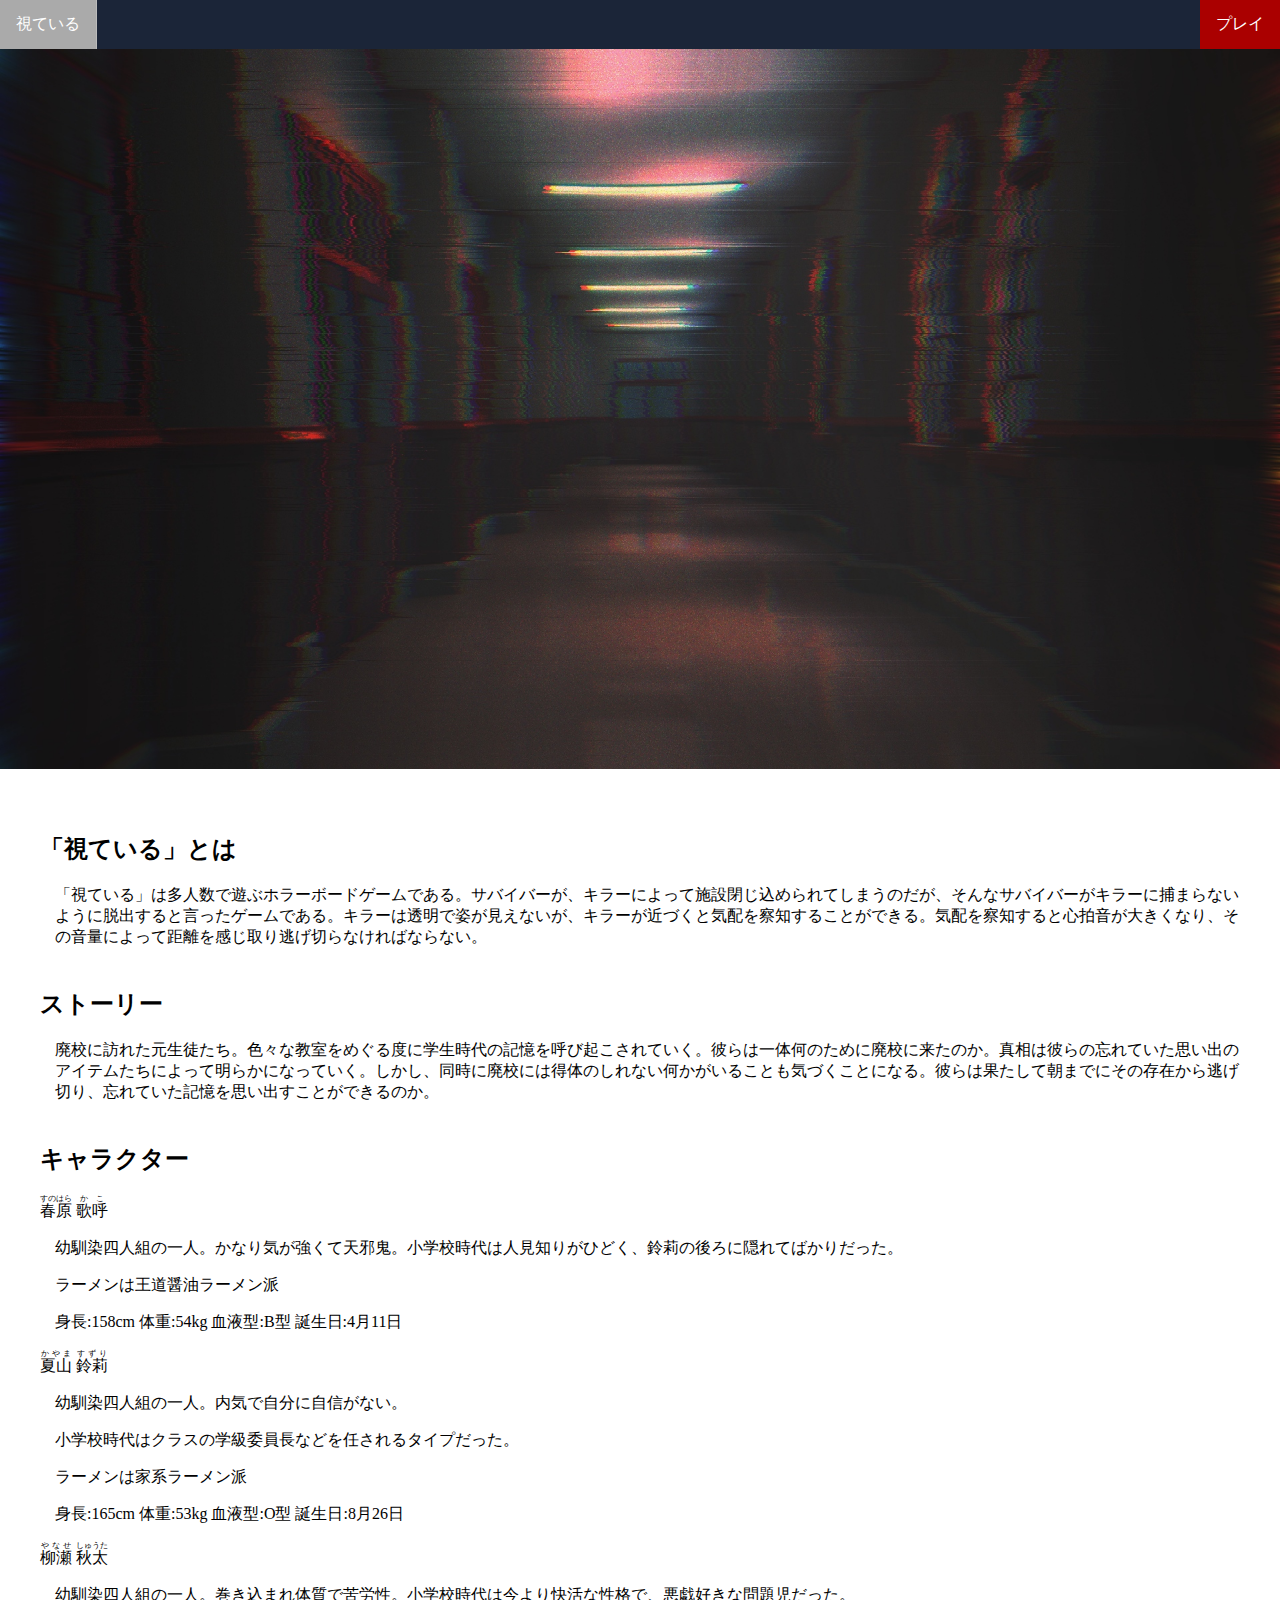
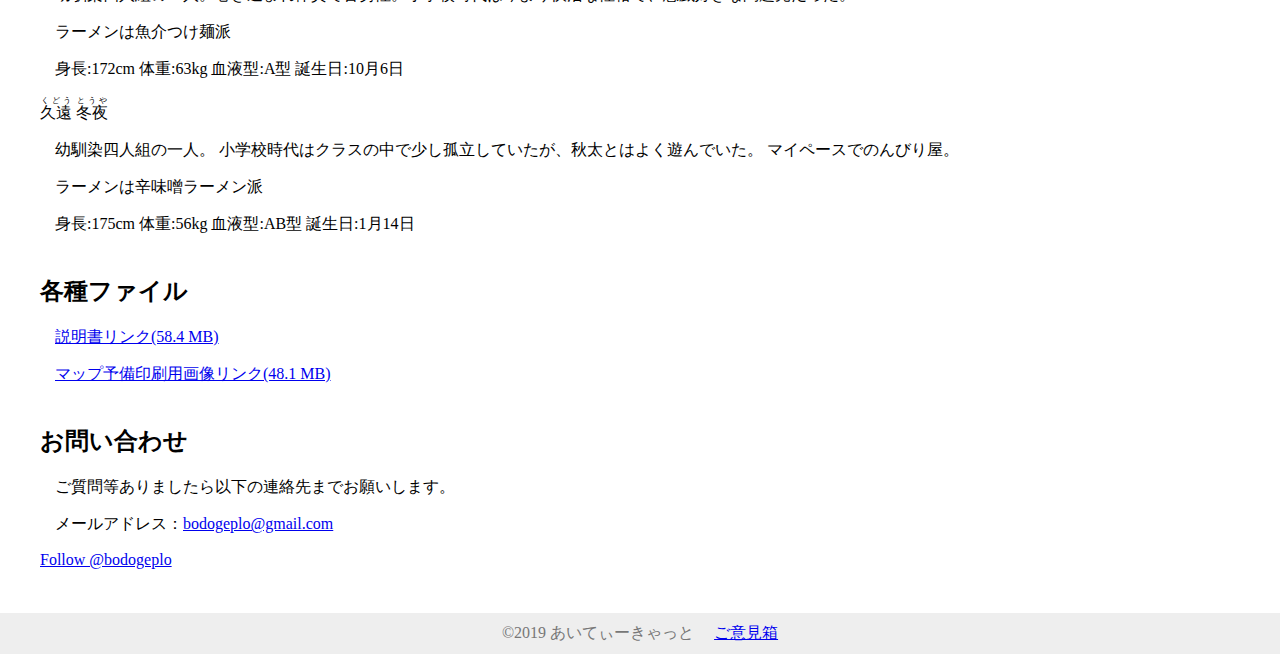
==== index.html @ 2f51cc4c "footer・ご意見箱リンク追加" ====
<!DOCTYPE html>
<html>
  <head>
    <meta charset="utf-8">
    <title>Home</title>
    <link rel="stylesheet" type="text/css" href="main.css">
    <script src=""></script>

  </head>

  <body>
    <header>
    <nav>
      <ul class="nav">
      <li><a href="index.html">視ている</a></li>
      <li class="game"><a href="game.html">プレイ</a></li>
      </ul>
    </nav>
    </header>
    <img src="siteimage/home-background.jpg">
    <div id="top-content">
      <h2>「視ている」とは</h2>
      <p> 「視ている」は多人数で遊ぶホラーボードゲームである。サバイバーが、キラーによって施設閉じ込められてしまうのだが、そんなサバイバーがキラーに捕まらないように脱出すると言ったゲームである。キラーは透明で姿が見えないが、キラーが近づくと気配を察知することができる。気配を察知すると心拍音が大きくなり、その音量によって距離を感じ取り逃げ切らなければならない。</p>
      <h2>ストーリー</h2>
      <p> 廃校に訪れた元生徒たち。色々な教室をめぐる度に学生時代の記憶を呼び起こされていく。彼らは一体何のために廃校に来たのか。真相は彼らの忘れていた思い出のアイテムたちによって明らかになっていく。しかし、同時に廃校には得体のしれない何かがいることも気づくことになる。彼らは果たして朝までにその存在から逃げ切り、忘れていた記憶を思い出すことができるのか。</p>
      <h2>キャラクター</h2>
      <ruby>春原<rt>すのはら</rt></ruby> <ruby>歌呼<rt>かこ</rt></ruby>
      <p>幼馴染四人組の一人。かなり気が強くて天邪⻤。小学校時代は人見知りがひどく、鈴莉の後ろに隠れてばかりだった。</p>
      <p>ラーメンは王道醤油ラーメン派</p>
      <p>身⻑:158cm 体重:54kg 血液型:B型 誕生日:4月11日</p>

      <ruby>夏山<rt>かやま</rt></ruby> <ruby>鈴莉<rt>すずり</rt></ruby>
      <p>幼馴染四人組の一人。内気で自分に自信がない。</p>
      <p>小学校時代はクラスの学級委員⻑などを任されるタイプだった。</p>
      <p>ラーメンは家系ラーメン派</p>
      <p>身⻑:165cm 体重:53kg 血液型:O型 誕生日:8月26日</p>

      <ruby>柳瀬<rt>やなせ</rt></ruby> <ruby>秋太<rt>しゅうた</rt></ruby>
      <p>幼馴染四人組の一人。巻き込まれ体質で苦労性。小学校時代は今より快活な性格で、悪戯好きな問題児だった。</p>
      <p>ラーメンは魚介つけ麺派</p>
      <p>身⻑:172cm 体重:63kg 血液型:A型 誕生日:10月6日</p>

      <ruby>久遠<rt>くどう</rt></ruby> <ruby>冬夜<rt>とうや</rt></ruby>
      <p>幼馴染四人組の一人。 小学校時代はクラスの中で少し孤立していたが、秋太とはよく遊んでいた。 マイペースでのんびり屋。</p>
      <p>ラーメンは辛味噌ラーメン派</p>
      <p>身⻑:175cm 体重:56kg 血液型:AB型 誕生日:1月14日</p>
      <h2>各種ファイル</h2>
      <p><a href="dldata/miteiru_sitever1.pdf" target=”_blank”>説明書リンク(58.4 MB)</a></p>
      <p><a href="dldata/map_sitever1.jpg" target=”_blank”>マップ予備印刷用画像リンク(48.1 MB)</a></p>
      <h2>お問い合わせ</h2>
      <p>ご質問等ありましたら以下の連絡先までお願いします。</p>
      <p>メールアドレス：<a href="mailto:bodogeplo@gmail.com">bodogeplo@gmail.com</a></p>
      <a href="https://twitter.com/bodogeplo?ref_src=twsrc%5Etfw" class="twitter-follow-button" data-show-count="false">Follow @bodogeplo</a><script async src="https://platform.twitter.com/widgets.js" charset="utf-8"></script>
      <br>
      <iframe class="btn" frameborder="0" border="0" scrolling="no" allowtransparency="true" height="20" width="200" src="https://platform.tumblr.com/v2/follow_button.html?type=follow-blog&amp;tumblelog=iidapro2019&amp;color=black"></iframe>
    </div>
    <footer>
        <p>©2019 あいてぃーきゃっと<a href="https://forms.gle/GCh5xrBGNNfcuAUv7" target=”_blank”>ご意見箱</a></p>
    </footer>
</body>
</html>
---- main.css ----
body{
	margin: 0;
}

ul.nav {
	list-style-type: none;
	margin: 0;
	padding: 0;
	overflow: hidden;
	background-color: #1b2538;
}
ul.nav li {
	float: left;
	border-right: 1px solid #bbbbbb;
}
ul.nav li:last-child {
	border-right: none;
}
ul.nav li a {
	display: block;
	color: white;
	text-align: center;
	padding: 14px 16px;
	text-decoration: none;
}
ul.nav li a:hover {
	background-color: #aaaaaa;
}
ul.nav li.game{
    background-color: #aa0000;
    float: right;
}

ul.nav li.game a:hover {
    background-color: #dd0000;
}

#top-content{
    margin: 10px auto;
    padding: 10px;
	max-width: 1200px;
}

#top-content p{
	padding-left: 15px;
}

#top-content h2{
	padding-top: 20px;
}

img{
	width: 100%;
	
}

footer{
	text-align: center;
	color: #777;
	background-color: #eee;
	padding: 10px 0px 10px;
}

footer p{
	margin: 0;
}

footer a{
	margin-left: 20px;
}

/* 以下ゲームページ用 */

:root {
	--game-width: 50vw;
}

@font-face{
	font-family: 'gameFont';
	src: url('PixelMplus10-Regular.ttf')
}

.game-page{
	background-image: url('siteimage/home-background.jpg');
	font-family: 'gameFont';
	
}

#game-rule{
	color: #fff;
	text-shadow: 0 2px 4px #000;
	margin-left: 15px;
	align-self: flex-start;
}

#game-rule h2{
	margin: 20px 0 10px;
}

#game-rule h3{
	margin: 15px 0 0;
	padding-left: 10px;
}

#game-rule ul{
	font-size: 13px;
	line-height: 22px;
	padding-left: 40px;
	margin: 5px 0 0;
}

#game-rule ul p{
	margin: 0 0 0 0;
}

#game-rule p{
	font-size: 13px;
	/* line-height: 7px; */
	margin: 7px 0 7px 20px;
}

textarea{
	font-size: 15px;
	margin: 10px 0 20px;
	padding: 3px;
}

.container {
	display: flex;
	flex-wrap: wrap;
}
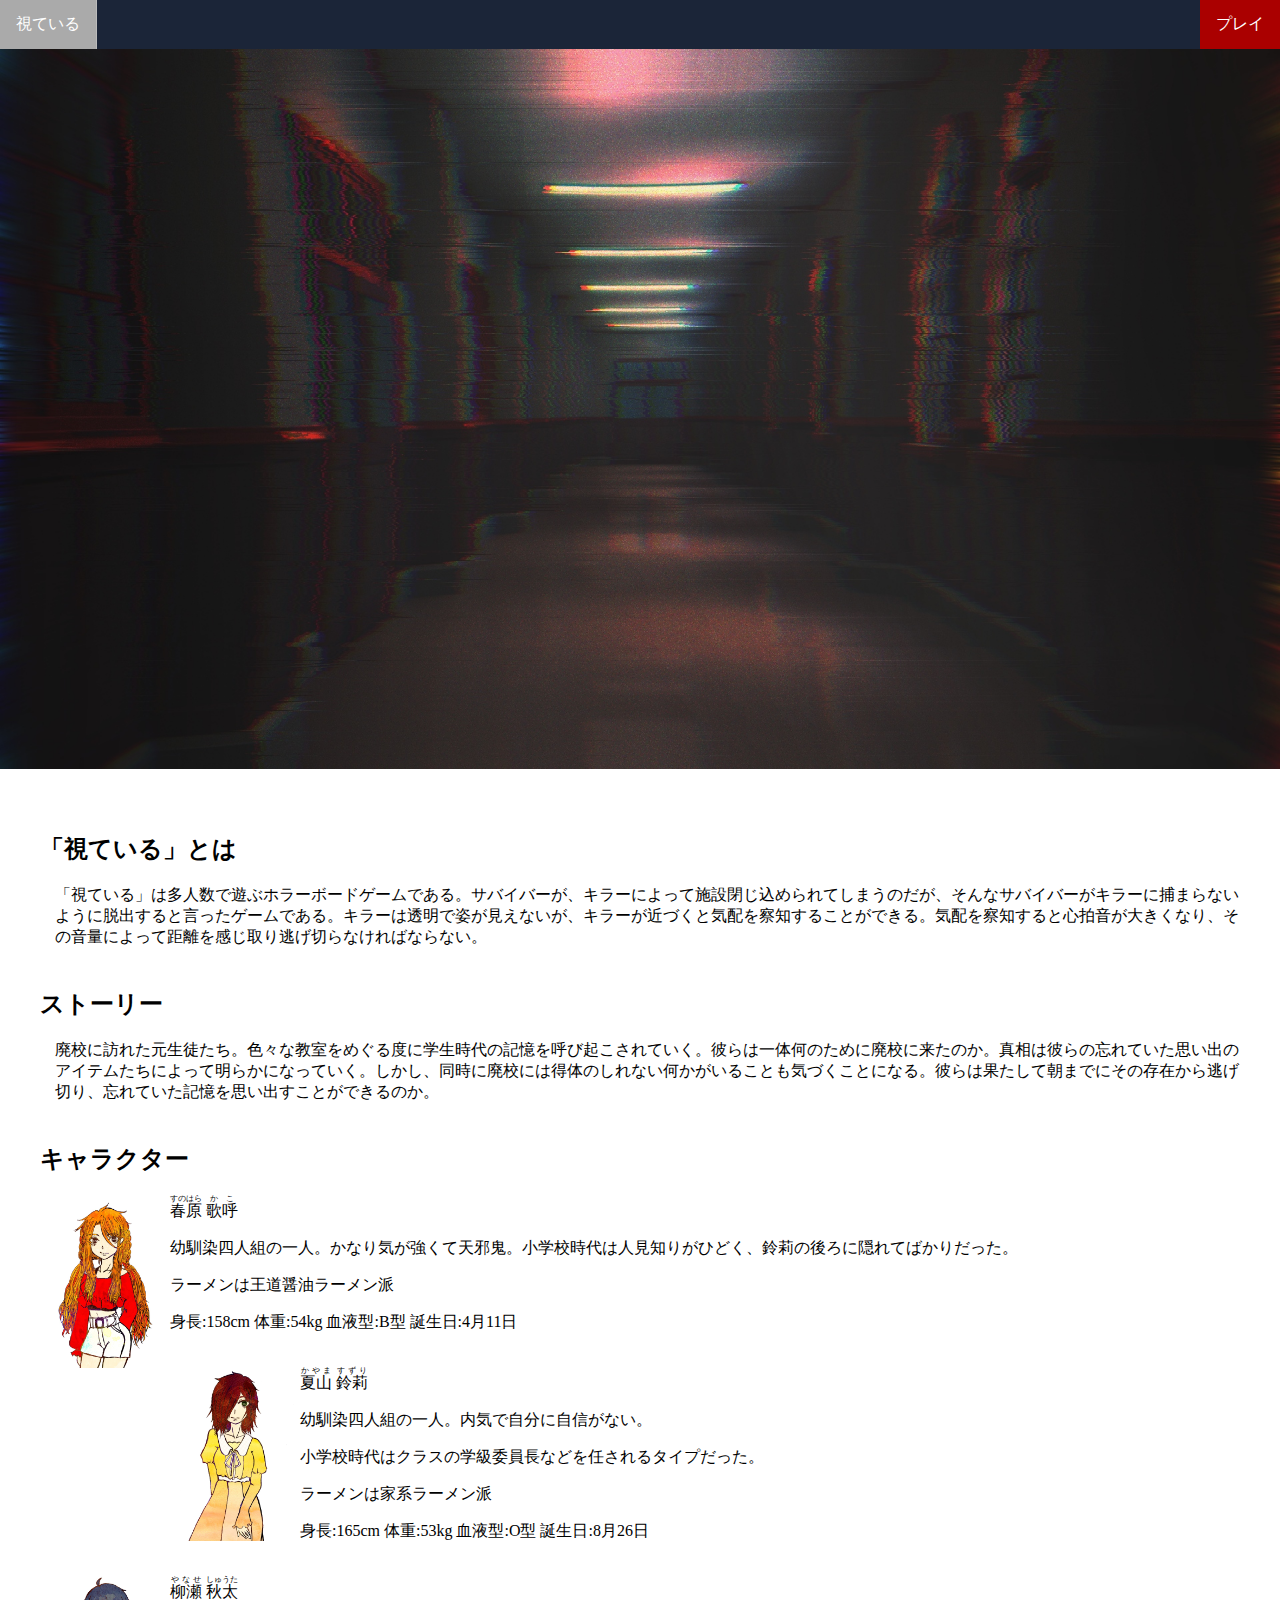
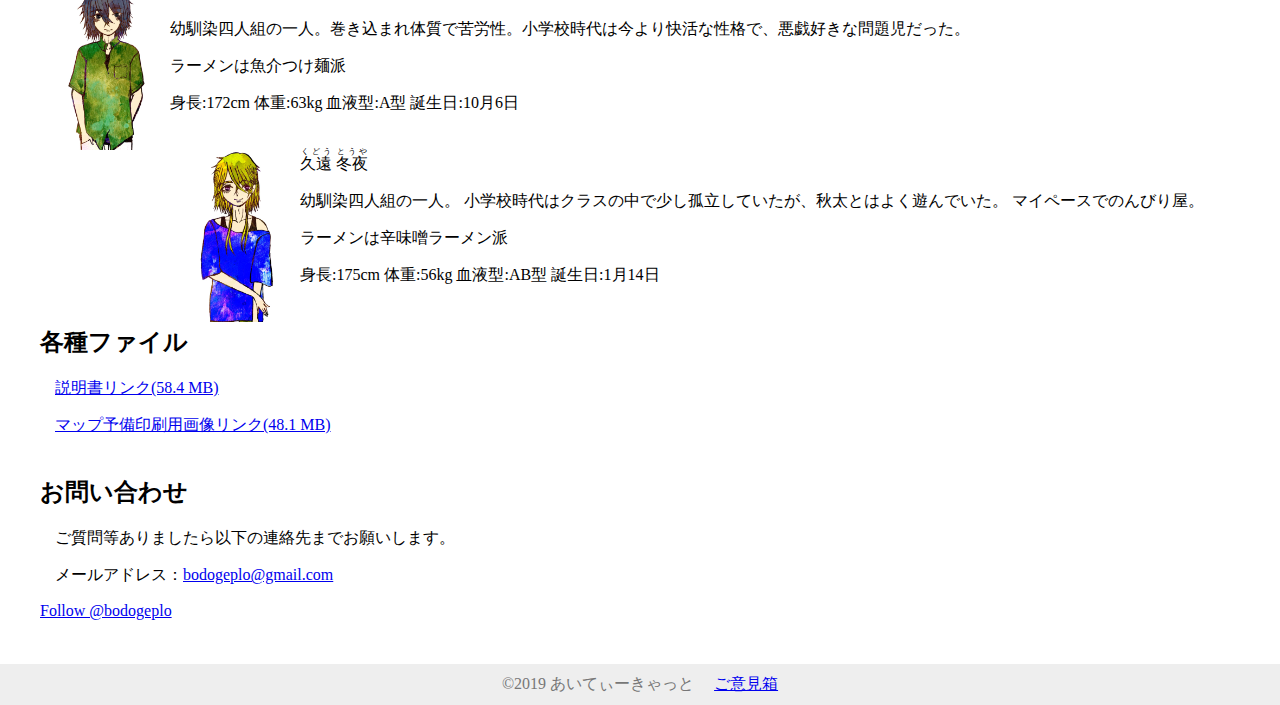
==== commit 1683384e: "キャラ画像の追加" ====
--- a/index.html
+++ b/index.html
@@ -17,29 +17,34 @@
       </ul>
     </nav>
     </header>
-    <img src="siteimage/home-background.jpg">
+    <img src="siteimage/home-background.jpg" class="background-color">
     <div id="top-content">
       <h2>「視ている」とは</h2>
       <p> 「視ている」は多人数で遊ぶホラーボードゲームである。サバイバーが、キラーによって施設閉じ込められてしまうのだが、そんなサバイバーがキラーに捕まらないように脱出すると言ったゲームである。キラーは透明で姿が見えないが、キラーが近づくと気配を察知することができる。気配を察知すると心拍音が大きくなり、その音量によって距離を感じ取り逃げ切らなければならない。</p>
       <h2>ストーリー</h2>
       <p> 廃校に訪れた元生徒たち。色々な教室をめぐる度に学生時代の記憶を呼び起こされていく。彼らは一体何のために廃校に来たのか。真相は彼らの忘れていた思い出のアイテムたちによって明らかになっていく。しかし、同時に廃校には得体のしれない何かがいることも気づくことになる。彼らは果たして朝までにその存在から逃げ切り、忘れていた記憶を思い出すことができるのか。</p>
       <h2>キャラクター</h2>
+
+      <img src="siteimage/haru.jpg" class="charaimg"　td align="left">
       <ruby>春原<rt>すのはら</rt></ruby> <ruby>歌呼<rt>かこ</rt></ruby>
       <p>幼馴染四人組の一人。かなり気が強くて天邪⻤。小学校時代は人見知りがひどく、鈴莉の後ろに隠れてばかりだった。</p>
       <p>ラーメンは王道醤油ラーメン派</p>
       <p>身⻑:158cm 体重:54kg 血液型:B型 誕生日:4月11日</p>
-
+      <br>
+      <img src="siteimage/natu.jpg" class="charaimg" td align="left">
       <ruby>夏山<rt>かやま</rt></ruby> <ruby>鈴莉<rt>すずり</rt></ruby>
       <p>幼馴染四人組の一人。内気で自分に自信がない。</p>
       <p>小学校時代はクラスの学級委員⻑などを任されるタイプだった。</p>
       <p>ラーメンは家系ラーメン派</p>
       <p>身⻑:165cm 体重:53kg 血液型:O型 誕生日:8月26日</p>
-
+      <br>
+      <img src="siteimage/aki.jpg" class="charaimg" td align="left">
       <ruby>柳瀬<rt>やなせ</rt></ruby> <ruby>秋太<rt>しゅうた</rt></ruby>
       <p>幼馴染四人組の一人。巻き込まれ体質で苦労性。小学校時代は今より快活な性格で、悪戯好きな問題児だった。</p>
       <p>ラーメンは魚介つけ麺派</p>
       <p>身⻑:172cm 体重:63kg 血液型:A型 誕生日:10月6日</p>
-
+      <br>
+      <img src="siteimage/huyu.jpg" class="charaimg" td align="left">
       <ruby>久遠<rt>くどう</rt></ruby> <ruby>冬夜<rt>とうや</rt></ruby>
       <p>幼馴染四人組の一人。 小学校時代はクラスの中で少し孤立していたが、秋太とはよく遊んでいた。 マイペースでのんびり屋。</p>
       <p>ラーメンは辛味噌ラーメン派</p>
--- a/main.css
+++ b/main.css
@@ -49,9 +49,14 @@
 	padding-top: 20px;
 }
 
-img{
+img.background-color{
 	width: 100%;
 	
+}
+
+img.charaimg{
+	width: 130px;
+	/* height: 30px; */
 }
 
 footer{
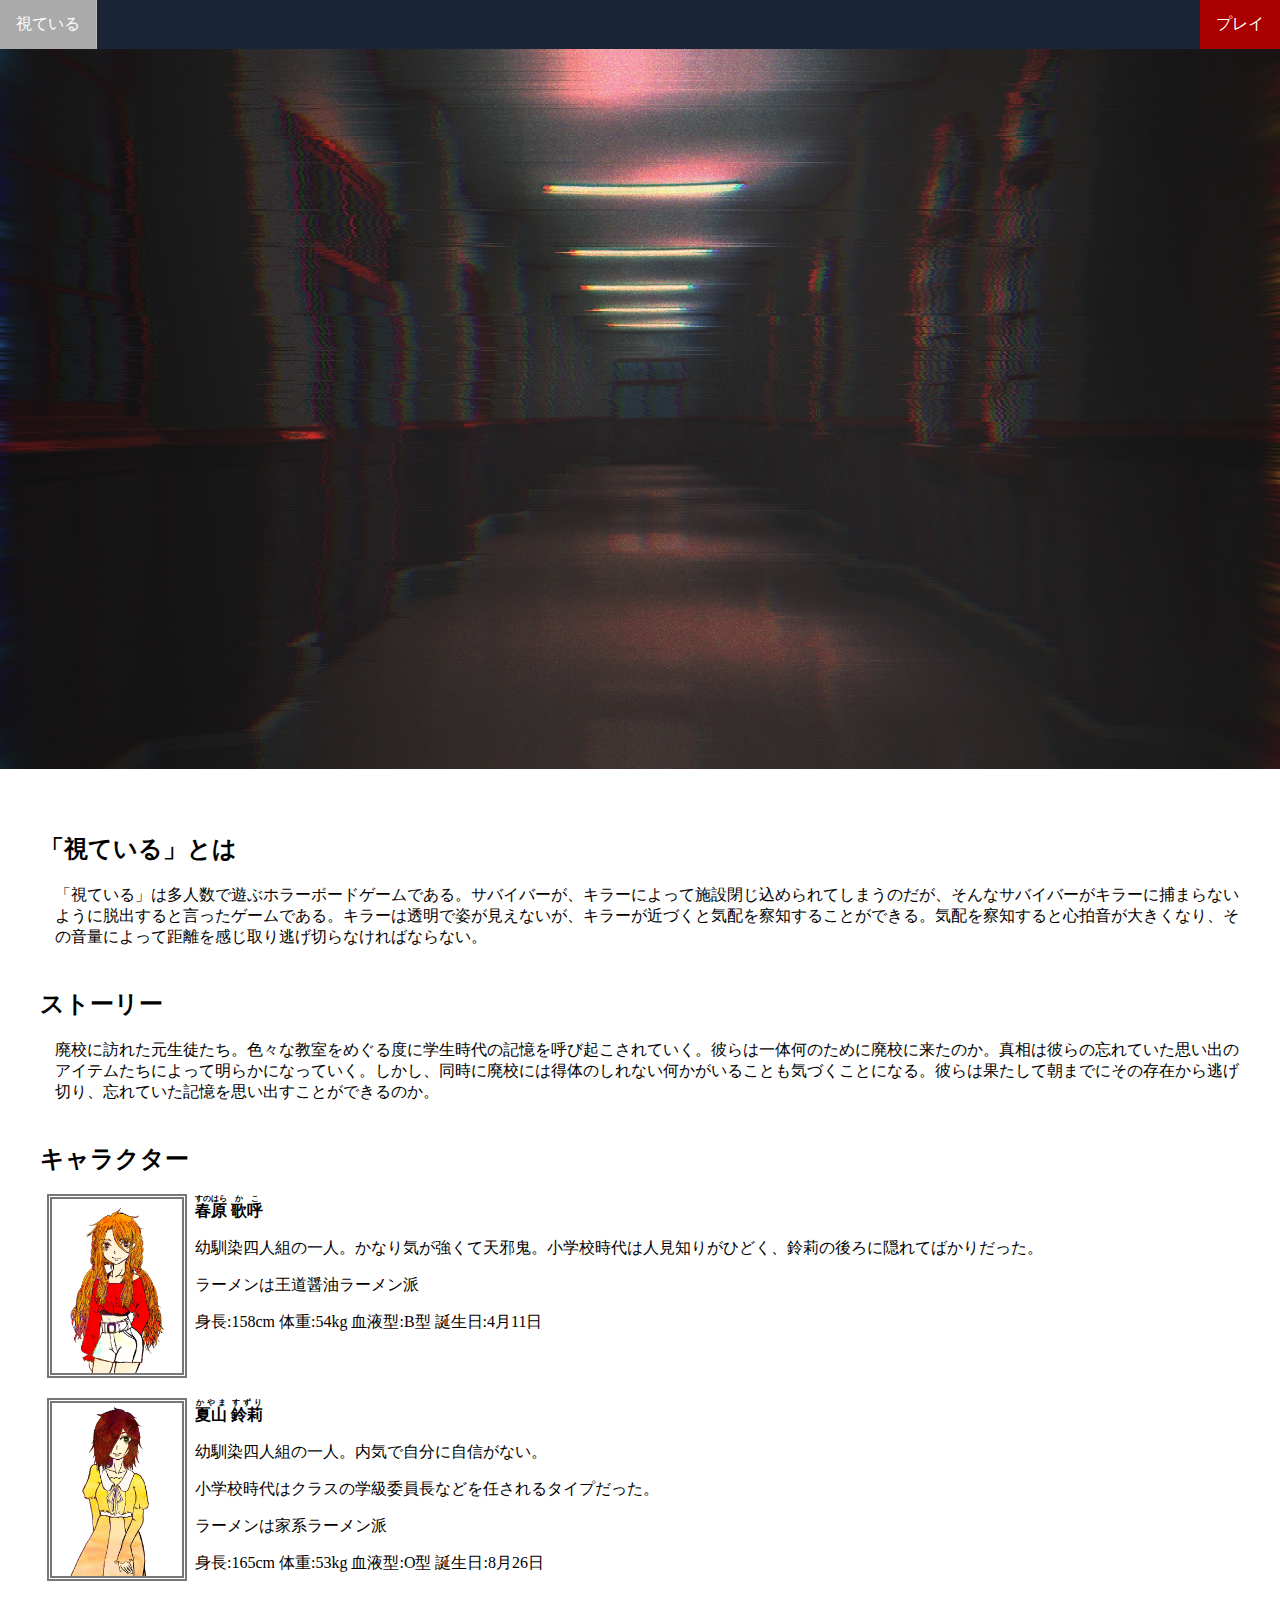
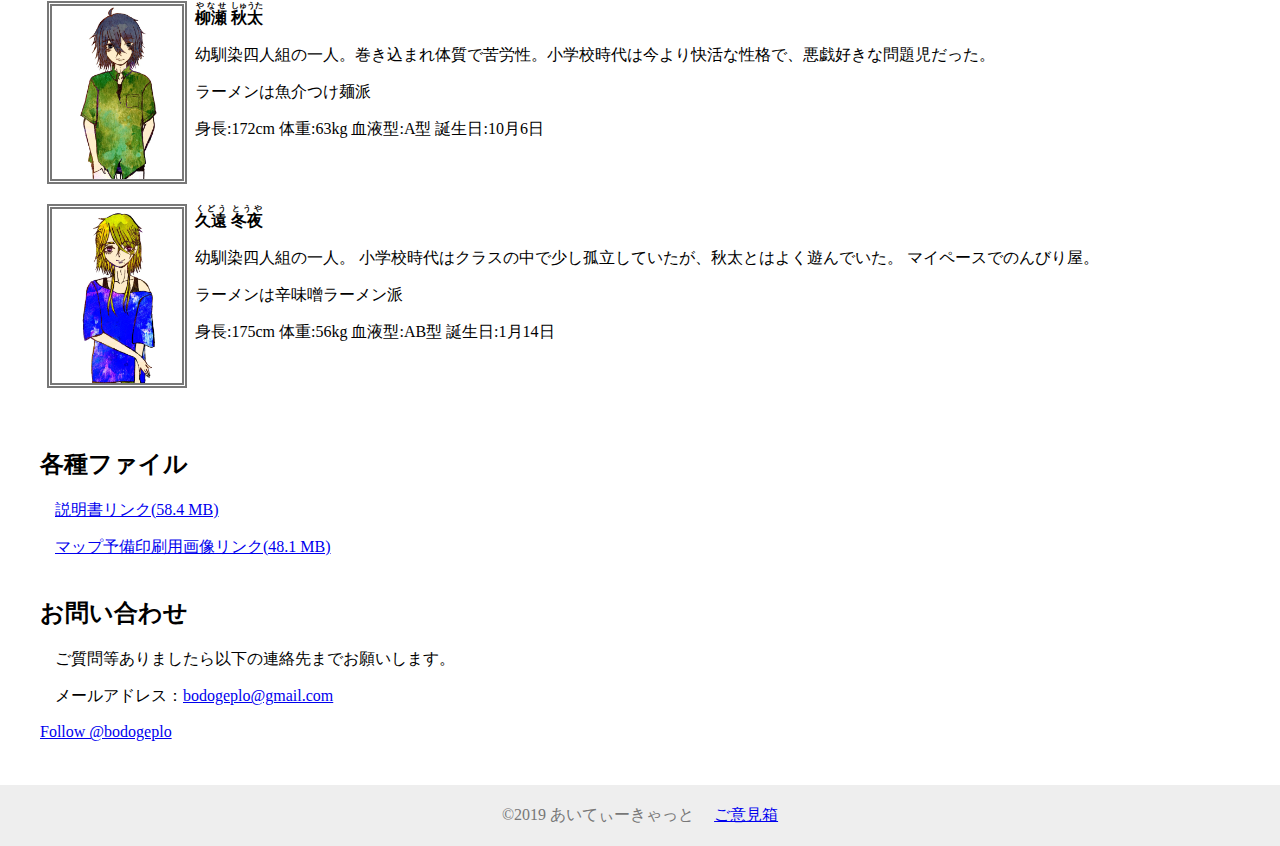
==== commit c3a73abd: "キャラ一覧をflex対応" ====
--- a/index.html
+++ b/index.html
@@ -24,31 +24,37 @@
       <h2>ストーリー</h2>
       <p> 廃校に訪れた元生徒たち。色々な教室をめぐる度に学生時代の記憶を呼び起こされていく。彼らは一体何のために廃校に来たのか。真相は彼らの忘れていた思い出のアイテムたちによって明らかになっていく。しかし、同時に廃校には得体のしれない何かがいることも気づくことになる。彼らは果たして朝までにその存在から逃げ切り、忘れていた記憶を思い出すことができるのか。</p>
       <h2>キャラクター</h2>
-
-      <img src="siteimage/haru.jpg" class="charaimg"　td align="left">
-      <ruby>春原<rt>すのはら</rt></ruby> <ruby>歌呼<rt>かこ</rt></ruby>
-      <p>幼馴染四人組の一人。かなり気が強くて天邪⻤。小学校時代は人見知りがひどく、鈴莉の後ろに隠れてばかりだった。</p>
-      <p>ラーメンは王道醤油ラーメン派</p>
-      <p>身⻑:158cm 体重:54kg 血液型:B型 誕生日:4月11日</p>
-      <br>
-      <img src="siteimage/natu.jpg" class="charaimg" td align="left">
-      <ruby>夏山<rt>かやま</rt></ruby> <ruby>鈴莉<rt>すずり</rt></ruby>
-      <p>幼馴染四人組の一人。内気で自分に自信がない。</p>
-      <p>小学校時代はクラスの学級委員⻑などを任されるタイプだった。</p>
-      <p>ラーメンは家系ラーメン派</p>
-      <p>身⻑:165cm 体重:53kg 血液型:O型 誕生日:8月26日</p>
-      <br>
-      <img src="siteimage/aki.jpg" class="charaimg" td align="left">
-      <ruby>柳瀬<rt>やなせ</rt></ruby> <ruby>秋太<rt>しゅうた</rt></ruby>
-      <p>幼馴染四人組の一人。巻き込まれ体質で苦労性。小学校時代は今より快活な性格で、悪戯好きな問題児だった。</p>
-      <p>ラーメンは魚介つけ麺派</p>
-      <p>身⻑:172cm 体重:63kg 血液型:A型 誕生日:10月6日</p>
-      <br>
-      <img src="siteimage/huyu.jpg" class="charaimg" td align="left">
-      <ruby>久遠<rt>くどう</rt></ruby> <ruby>冬夜<rt>とうや</rt></ruby>
-      <p>幼馴染四人組の一人。 小学校時代はクラスの中で少し孤立していたが、秋太とはよく遊んでいた。 マイペースでのんびり屋。</p>
-      <p>ラーメンは辛味噌ラーメン派</p>
-      <p>身⻑:175cm 体重:56kg 血液型:AB型 誕生日:1月14日</p>
+      <div class="characters">
+        <div class="charainfo">
+          <img src="siteimage/haru.jpg" class="charaimg">
+          <ruby>春原<rt>すのはら</rt></ruby> <ruby>歌呼<rt>かこ</rt></ruby>
+          <p>幼馴染四人組の一人。かなり気が強くて天邪⻤。小学校時代は人見知りがひどく、鈴莉の後ろに隠れてばかりだった。</p>
+          <p>ラーメンは王道醤油ラーメン派</p>
+          <p>身⻑:158cm 体重:54kg 血液型:B型 誕生日:4月11日</p>
+        </div>
+        <div class="charainfo">
+          <img src="siteimage/natu.jpg" class="charaimg">
+          <ruby>夏山<rt>かやま</rt></ruby> <ruby>鈴莉<rt>すずり</rt></ruby>
+          <p>幼馴染四人組の一人。内気で自分に自信がない。</p>
+          <p>小学校時代はクラスの学級委員⻑などを任されるタイプだった。</p>
+          <p>ラーメンは家系ラーメン派</p>
+          <p>身⻑:165cm 体重:53kg 血液型:O型 誕生日:8月26日</p>
+        </div>
+        <div class="charainfo">
+          <img src="siteimage/aki.jpg" class="charaimg">
+          <ruby>柳瀬<rt>やなせ</rt></ruby> <ruby>秋太<rt>しゅうた</rt></ruby>
+          <p>幼馴染四人組の一人。巻き込まれ体質で苦労性。小学校時代は今より快活な性格で、悪戯好きな問題児だった。</p>
+          <p>ラーメンは魚介つけ麺派</p>
+          <p>身⻑:172cm 体重:63kg 血液型:A型 誕生日:10月6日</p>
+        </div>
+        <div class="charainfo">
+          <img src="siteimage/huyu.jpg" class="charaimg">
+          <ruby>久遠<rt>くどう</rt></ruby> <ruby>冬夜<rt>とうや</rt></ruby>
+          <p>幼馴染四人組の一人。 小学校時代はクラスの中で少し孤立していたが、秋太とはよく遊んでいた。 マイペースでのんびり屋。</p>
+          <p>ラーメンは辛味噌ラーメン派</p>
+          <p>身⻑:175cm 体重:56kg 血液型:AB型 誕生日:1月14日</p>
+        </div>
+      </div>
       <h2>各種ファイル</h2>
       <p><a href="dldata/miteiru_sitever1.pdf" target=”_blank”>説明書リンク(58.4 MB)</a></p>
       <p><a href="dldata/map_sitever1.jpg" target=”_blank”>マップ予備印刷用画像リンク(48.1 MB)</a></p>
--- a/main.css
+++ b/main.css
@@ -54,16 +54,29 @@
 	
 }
 
+div.characters{
+	display: flex;
+	flex-direction: column;
+	padding-left: 7px;
+}
+
+div.charainfo ruby{
+	font-weight: bold;
+}
 img.charaimg{
 	width: 130px;
-	/* height: 30px; */
+	border: thick double #777;
+	margin-bottom: 20px;
+	margin-right: 8px;
+    float: left;
+    display: block;
 }
 
 footer{
 	text-align: center;
 	color: #777;
 	background-color: #eee;
-	padding: 10px 0px 10px;
+	padding: 20px 0px 20px;
 }
 
 footer p{
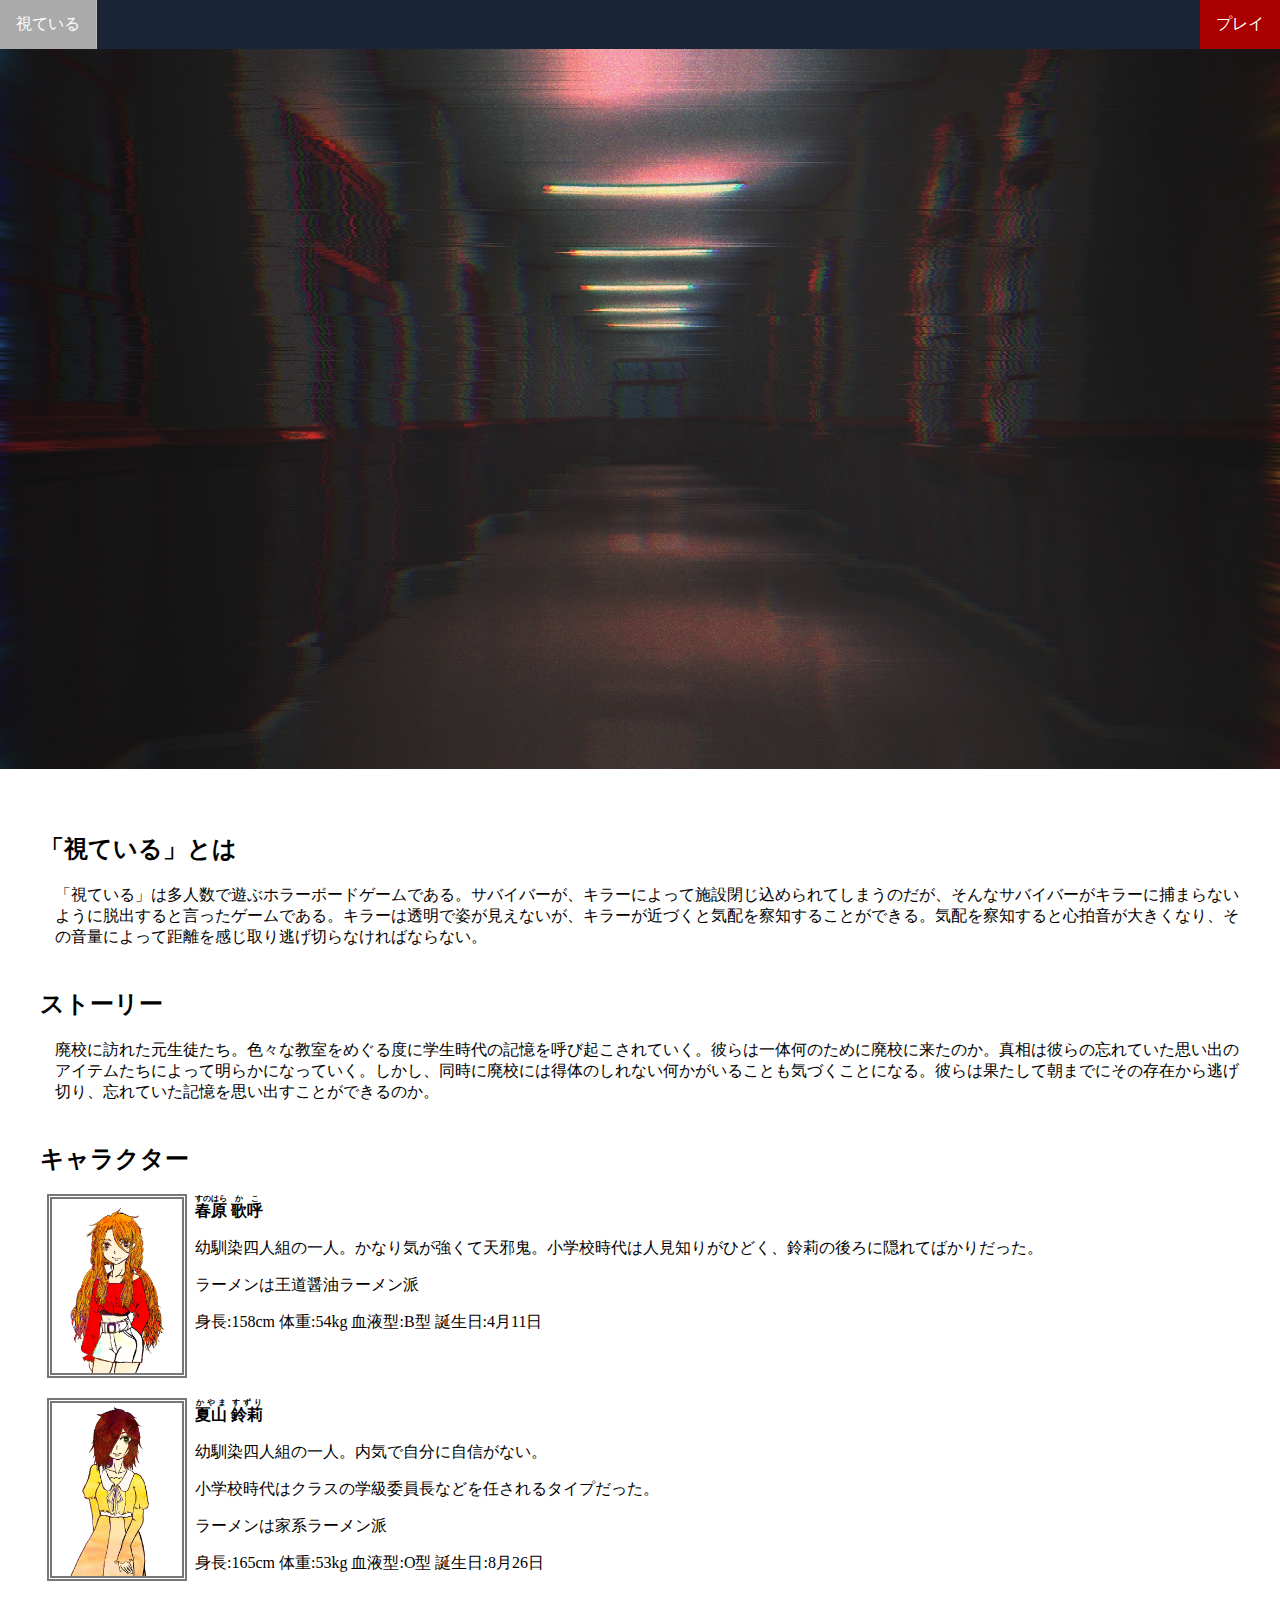
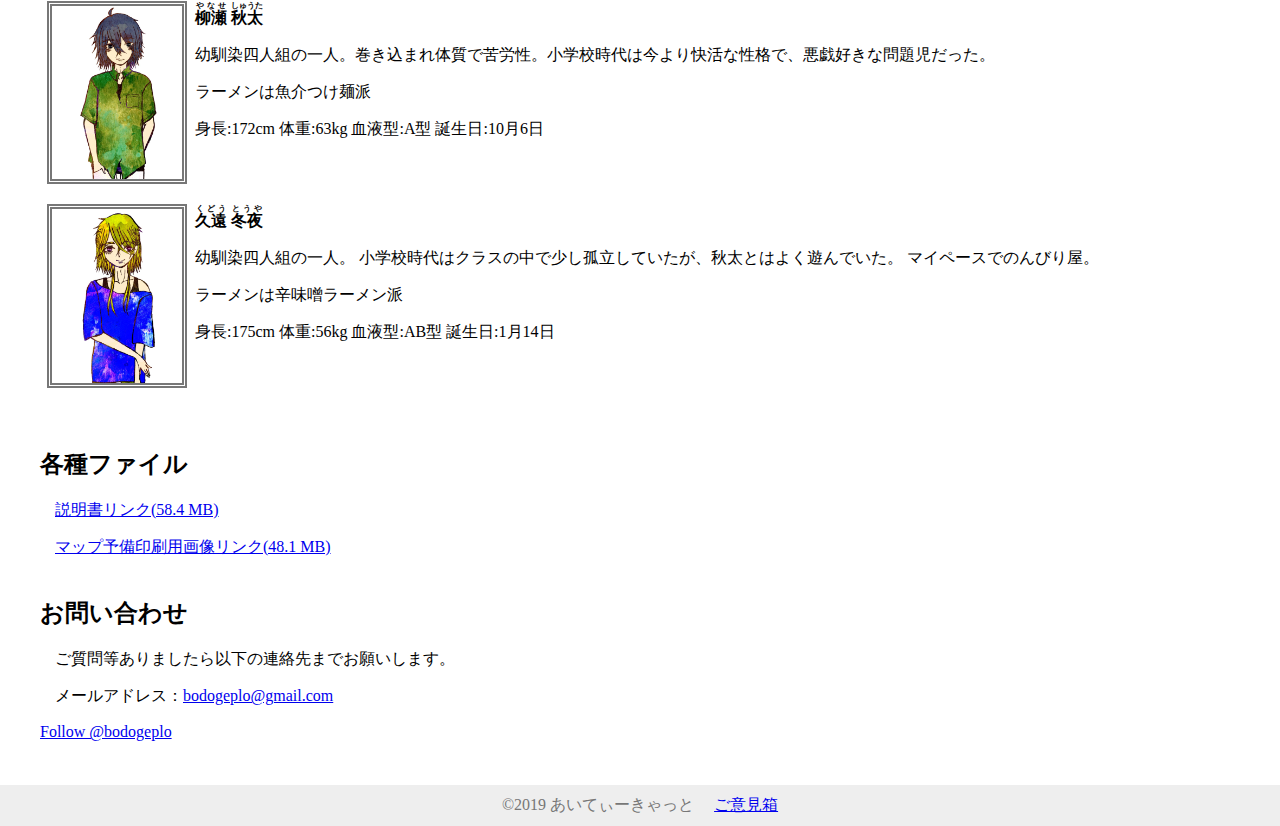
==== commit fbeacc63: "説明書PDF更新/footerCSS修正" ====
--- a/index.html
+++ b/index.html
@@ -56,7 +56,7 @@
         </div>
       </div>
       <h2>各種ファイル</h2>
-      <p><a href="dldata/miteiru_sitever1.pdf" target=”_blank”>説明書リンク(58.4 MB)</a></p>
+      <p><a href="dldata/miteiru_sitever2.pdf" target=”_blank”>説明書リンク(58.4 MB)</a></p>
       <p><a href="dldata/map_sitever1.jpg" target=”_blank”>マップ予備印刷用画像リンク(48.1 MB)</a></p>
       <h2>お問い合わせ</h2>
       <p>ご質問等ありましたら以下の連絡先までお願いします。</p>
--- a/main.css
+++ b/main.css
@@ -76,7 +76,7 @@
 	text-align: center;
 	color: #777;
 	background-color: #eee;
-	padding: 20px 0px 20px;
+	padding: 10px 0px 10px;
 }
 
 footer p{
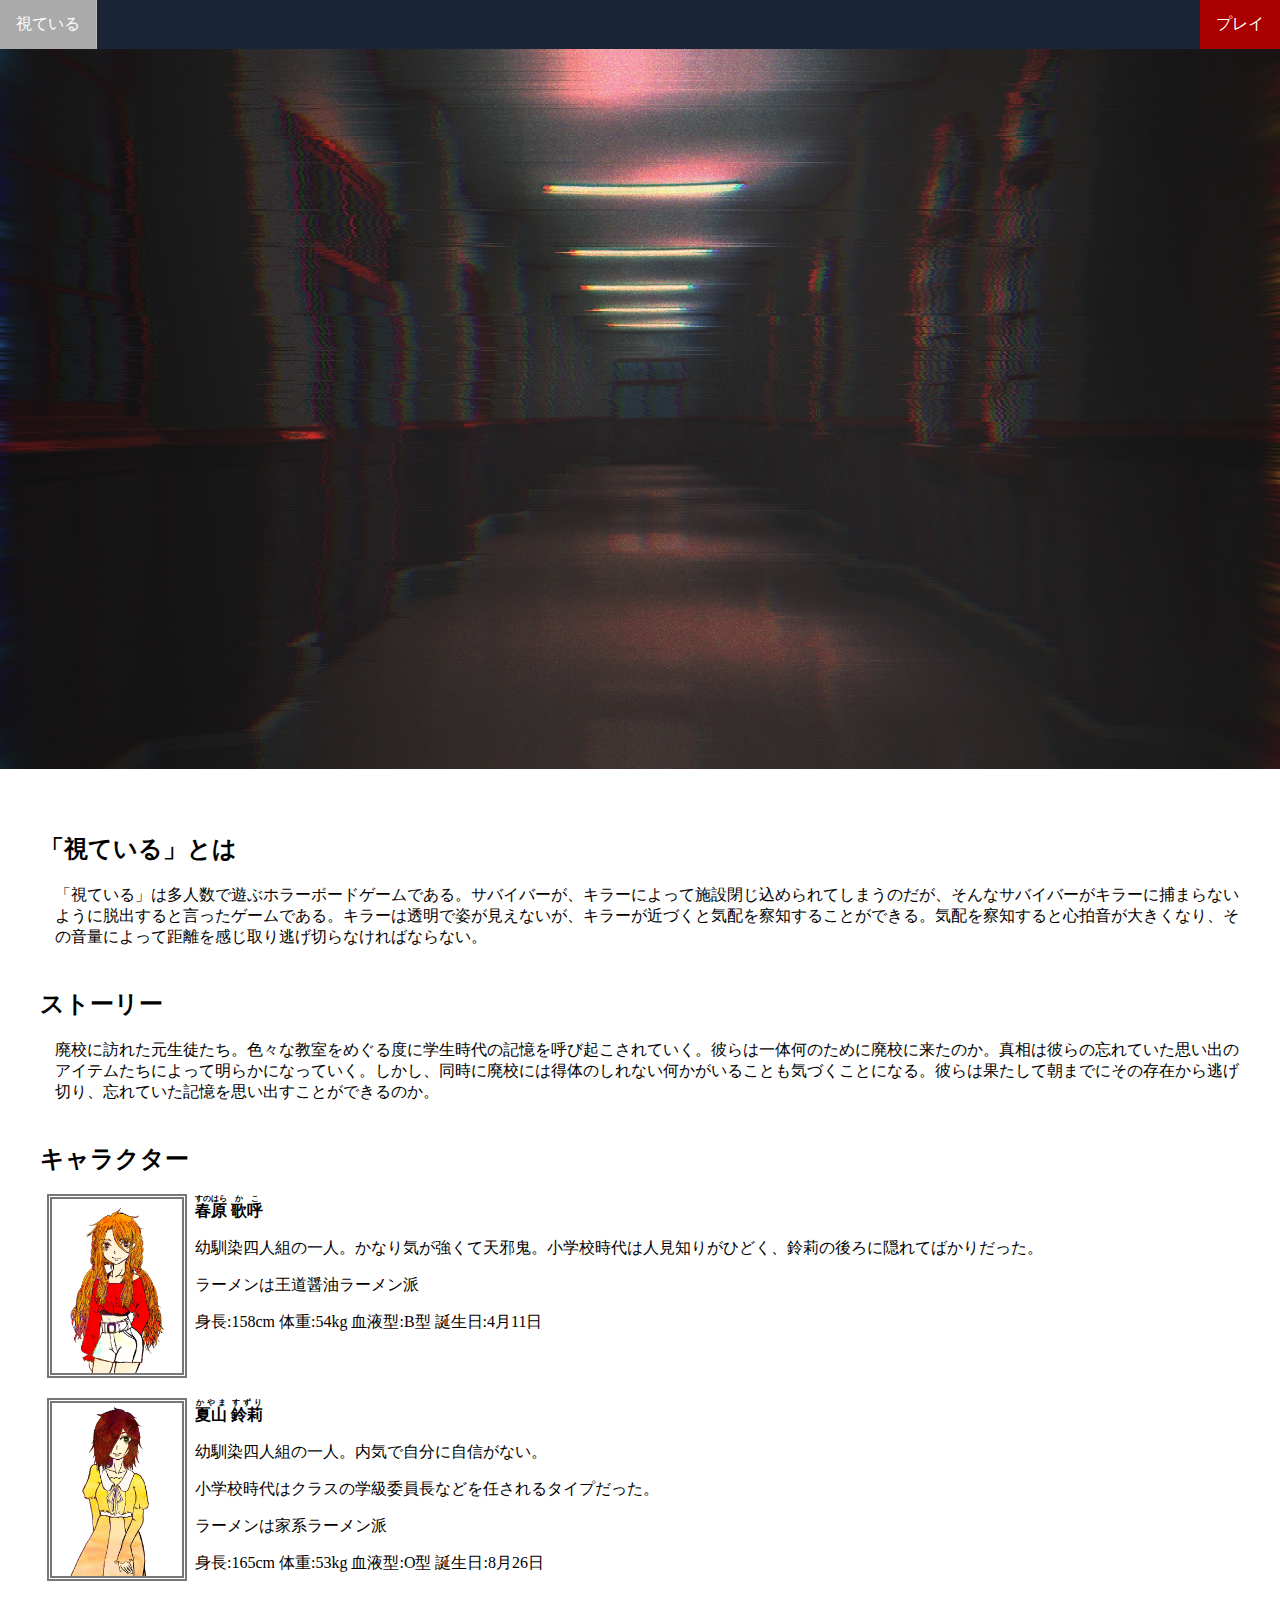
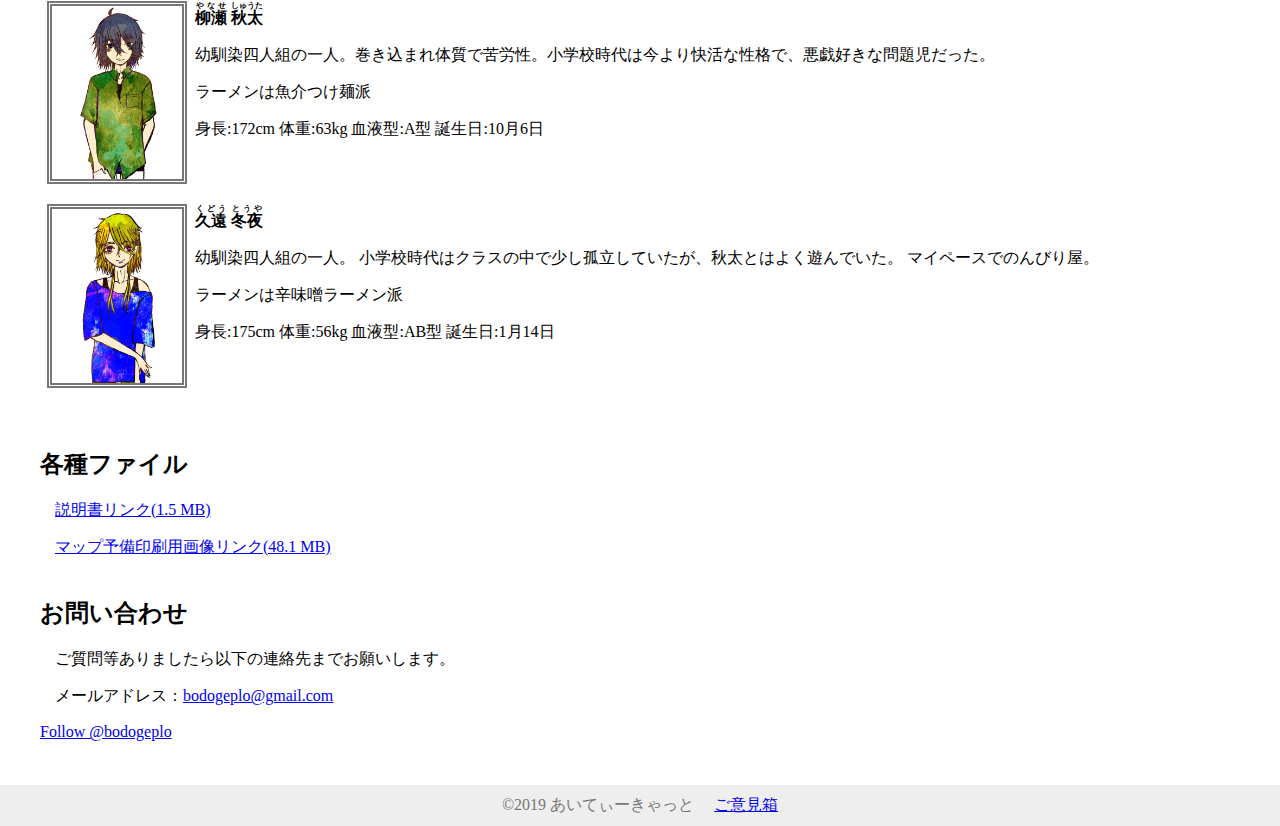
==== commit 0ae7ba90: "説明書pdfを約96%軽量化" ====
--- a/index.html
+++ b/index.html
@@ -1,72 +1,79 @@
 <!DOCTYPE html>
 <html>
-  <head>
+
+<head>
     <meta charset="utf-8">
     <title>Home</title>
     <link rel="stylesheet" type="text/css" href="main.css">
     <script src=""></script>
 
-  </head>
+</head>
 
-  <body>
+<body>
     <header>
-    <nav>
-      <ul class="nav">
-      <li><a href="index.html">視ている</a></li>
-      <li class="game"><a href="game.html">プレイ</a></li>
-      </ul>
-    </nav>
+        <nav>
+            <ul class="nav">
+                <li><a href="index.html">視ている</a></li>
+                <li class="game"><a href="game.html">プレイ</a></li>
+            </ul>
+        </nav>
     </header>
     <img src="siteimage/home-background.jpg" class="background-color">
     <div id="top-content">
-      <h2>「視ている」とは</h2>
-      <p> 「視ている」は多人数で遊ぶホラーボードゲームである。サバイバーが、キラーによって施設閉じ込められてしまうのだが、そんなサバイバーがキラーに捕まらないように脱出すると言ったゲームである。キラーは透明で姿が見えないが、キラーが近づくと気配を察知することができる。気配を察知すると心拍音が大きくなり、その音量によって距離を感じ取り逃げ切らなければならない。</p>
-      <h2>ストーリー</h2>
-      <p> 廃校に訪れた元生徒たち。色々な教室をめぐる度に学生時代の記憶を呼び起こされていく。彼らは一体何のために廃校に来たのか。真相は彼らの忘れていた思い出のアイテムたちによって明らかになっていく。しかし、同時に廃校には得体のしれない何かがいることも気づくことになる。彼らは果たして朝までにその存在から逃げ切り、忘れていた記憶を思い出すことができるのか。</p>
-      <h2>キャラクター</h2>
-      <div class="characters">
-        <div class="charainfo">
-          <img src="siteimage/haru.jpg" class="charaimg">
-          <ruby>春原<rt>すのはら</rt></ruby> <ruby>歌呼<rt>かこ</rt></ruby>
-          <p>幼馴染四人組の一人。かなり気が強くて天邪⻤。小学校時代は人見知りがひどく、鈴莉の後ろに隠れてばかりだった。</p>
-          <p>ラーメンは王道醤油ラーメン派</p>
-          <p>身⻑:158cm 体重:54kg 血液型:B型 誕生日:4月11日</p>
+        <h2>「視ている」とは</h2>
+        <p> 「視ている」は多人数で遊ぶホラーボードゲームである。サバイバーが、キラーによって施設閉じ込められてしまうのだが、そんなサバイバーがキラーに捕まらないように脱出すると言ったゲームである。キラーは透明で姿が見えないが、キラーが近づくと気配を察知することができる。気配を察知すると心拍音が大きくなり、その音量によって距離を感じ取り逃げ切らなければならない。
+        </p>
+        <h2>ストーリー</h2>
+        <p> 廃校に訪れた元生徒たち。色々な教室をめぐる度に学生時代の記憶を呼び起こされていく。彼らは一体何のために廃校に来たのか。真相は彼らの忘れていた思い出のアイテムたちによって明らかになっていく。しかし、同時に廃校には得体のしれない何かがいることも気づくことになる。彼らは果たして朝までにその存在から逃げ切り、忘れていた記憶を思い出すことができるのか。
+        </p>
+        <h2>キャラクター</h2>
+        <div class="characters">
+            <div class="charainfo">
+                <img src="siteimage/haru.jpg" class="charaimg">
+                <ruby>春原<rt>すのはら</rt></ruby> <ruby>歌呼<rt>かこ</rt></ruby>
+                <p>幼馴染四人組の一人。かなり気が強くて天邪⻤。小学校時代は人見知りがひどく、鈴莉の後ろに隠れてばかりだった。</p>
+                <p>ラーメンは王道醤油ラーメン派</p>
+                <p>身⻑:158cm 体重:54kg 血液型:B型 誕生日:4月11日</p>
+            </div>
+            <div class="charainfo">
+                <img src="siteimage/natu.jpg" class="charaimg">
+                <ruby>夏山<rt>かやま</rt></ruby> <ruby>鈴莉<rt>すずり</rt></ruby>
+                <p>幼馴染四人組の一人。内気で自分に自信がない。</p>
+                <p>小学校時代はクラスの学級委員⻑などを任されるタイプだった。</p>
+                <p>ラーメンは家系ラーメン派</p>
+                <p>身⻑:165cm 体重:53kg 血液型:O型 誕生日:8月26日</p>
+            </div>
+            <div class="charainfo">
+                <img src="siteimage/aki.jpg" class="charaimg">
+                <ruby>柳瀬<rt>やなせ</rt></ruby> <ruby>秋太<rt>しゅうた</rt></ruby>
+                <p>幼馴染四人組の一人。巻き込まれ体質で苦労性。小学校時代は今より快活な性格で、悪戯好きな問題児だった。</p>
+                <p>ラーメンは魚介つけ麺派</p>
+                <p>身⻑:172cm 体重:63kg 血液型:A型 誕生日:10月6日</p>
+            </div>
+            <div class="charainfo">
+                <img src="siteimage/huyu.jpg" class="charaimg">
+                <ruby>久遠<rt>くどう</rt></ruby> <ruby>冬夜<rt>とうや</rt></ruby>
+                <p>幼馴染四人組の一人。 小学校時代はクラスの中で少し孤立していたが、秋太とはよく遊んでいた。 マイペースでのんびり屋。</p>
+                <p>ラーメンは辛味噌ラーメン派</p>
+                <p>身⻑:175cm 体重:56kg 血液型:AB型 誕生日:1月14日</p>
+            </div>
         </div>
-        <div class="charainfo">
-          <img src="siteimage/natu.jpg" class="charaimg">
-          <ruby>夏山<rt>かやま</rt></ruby> <ruby>鈴莉<rt>すずり</rt></ruby>
-          <p>幼馴染四人組の一人。内気で自分に自信がない。</p>
-          <p>小学校時代はクラスの学級委員⻑などを任されるタイプだった。</p>
-          <p>ラーメンは家系ラーメン派</p>
-          <p>身⻑:165cm 体重:53kg 血液型:O型 誕生日:8月26日</p>
-        </div>
-        <div class="charainfo">
-          <img src="siteimage/aki.jpg" class="charaimg">
-          <ruby>柳瀬<rt>やなせ</rt></ruby> <ruby>秋太<rt>しゅうた</rt></ruby>
-          <p>幼馴染四人組の一人。巻き込まれ体質で苦労性。小学校時代は今より快活な性格で、悪戯好きな問題児だった。</p>
-          <p>ラーメンは魚介つけ麺派</p>
-          <p>身⻑:172cm 体重:63kg 血液型:A型 誕生日:10月6日</p>
-        </div>
-        <div class="charainfo">
-          <img src="siteimage/huyu.jpg" class="charaimg">
-          <ruby>久遠<rt>くどう</rt></ruby> <ruby>冬夜<rt>とうや</rt></ruby>
-          <p>幼馴染四人組の一人。 小学校時代はクラスの中で少し孤立していたが、秋太とはよく遊んでいた。 マイペースでのんびり屋。</p>
-          <p>ラーメンは辛味噌ラーメン派</p>
-          <p>身⻑:175cm 体重:56kg 血液型:AB型 誕生日:1月14日</p>
-        </div>
-      </div>
-      <h2>各種ファイル</h2>
-      <p><a href="dldata/miteiru_sitever2.pdf" target=”_blank”>説明書リンク(58.4 MB)</a></p>
-      <p><a href="dldata/map_sitever1.jpg" target=”_blank”>マップ予備印刷用画像リンク(48.1 MB)</a></p>
-      <h2>お問い合わせ</h2>
-      <p>ご質問等ありましたら以下の連絡先までお願いします。</p>
-      <p>メールアドレス：<a href="mailto:bodogeplo@gmail.com">bodogeplo@gmail.com</a></p>
-      <a href="https://twitter.com/bodogeplo?ref_src=twsrc%5Etfw" class="twitter-follow-button" data-show-count="false">Follow @bodogeplo</a><script async src="https://platform.twitter.com/widgets.js" charset="utf-8"></script>
-      <br>
-      <iframe class="btn" frameborder="0" border="0" scrolling="no" allowtransparency="true" height="20" width="200" src="https://platform.tumblr.com/v2/follow_button.html?type=follow-blog&amp;tumblelog=iidapro2019&amp;color=black"></iframe>
+        <h2>各種ファイル</h2>
+        <p><a href="dldata/miteiru_sitever3.pdf" target=”_blank”>説明書リンク(1.5 MB)</a></p>
+        <p><a href="dldata/map_sitever1.jpg" target=”_blank”>マップ予備印刷用画像リンク(48.1 MB)</a></p>
+        <h2>お問い合わせ</h2>
+        <p>ご質問等ありましたら以下の連絡先までお願いします。</p>
+        <p>メールアドレス：<a href="mailto:bodogeplo@gmail.com">bodogeplo@gmail.com</a></p>
+        <a href="https://twitter.com/bodogeplo?ref_src=twsrc%5Etfw" class="twitter-follow-button"
+            data-show-count="false">Follow @bodogeplo</a>
+        <script async src="https://platform.twitter.com/widgets.js" charset="utf-8"></script>
+        <br>
+        <iframe class="btn" frameborder="0" border="0" scrolling="no" allowtransparency="true" height="20" width="200"
+            src="https://platform.tumblr.com/v2/follow_button.html?type=follow-blog&amp;tumblelog=iidapro2019&amp;color=black"></iframe>
     </div>
     <footer>
         <p>©2019 あいてぃーきゃっと<a href="https://forms.gle/GCh5xrBGNNfcuAUv7" target=”_blank”>ご意見箱</a></p>
     </footer>
 </body>
-</html>
+
+</html>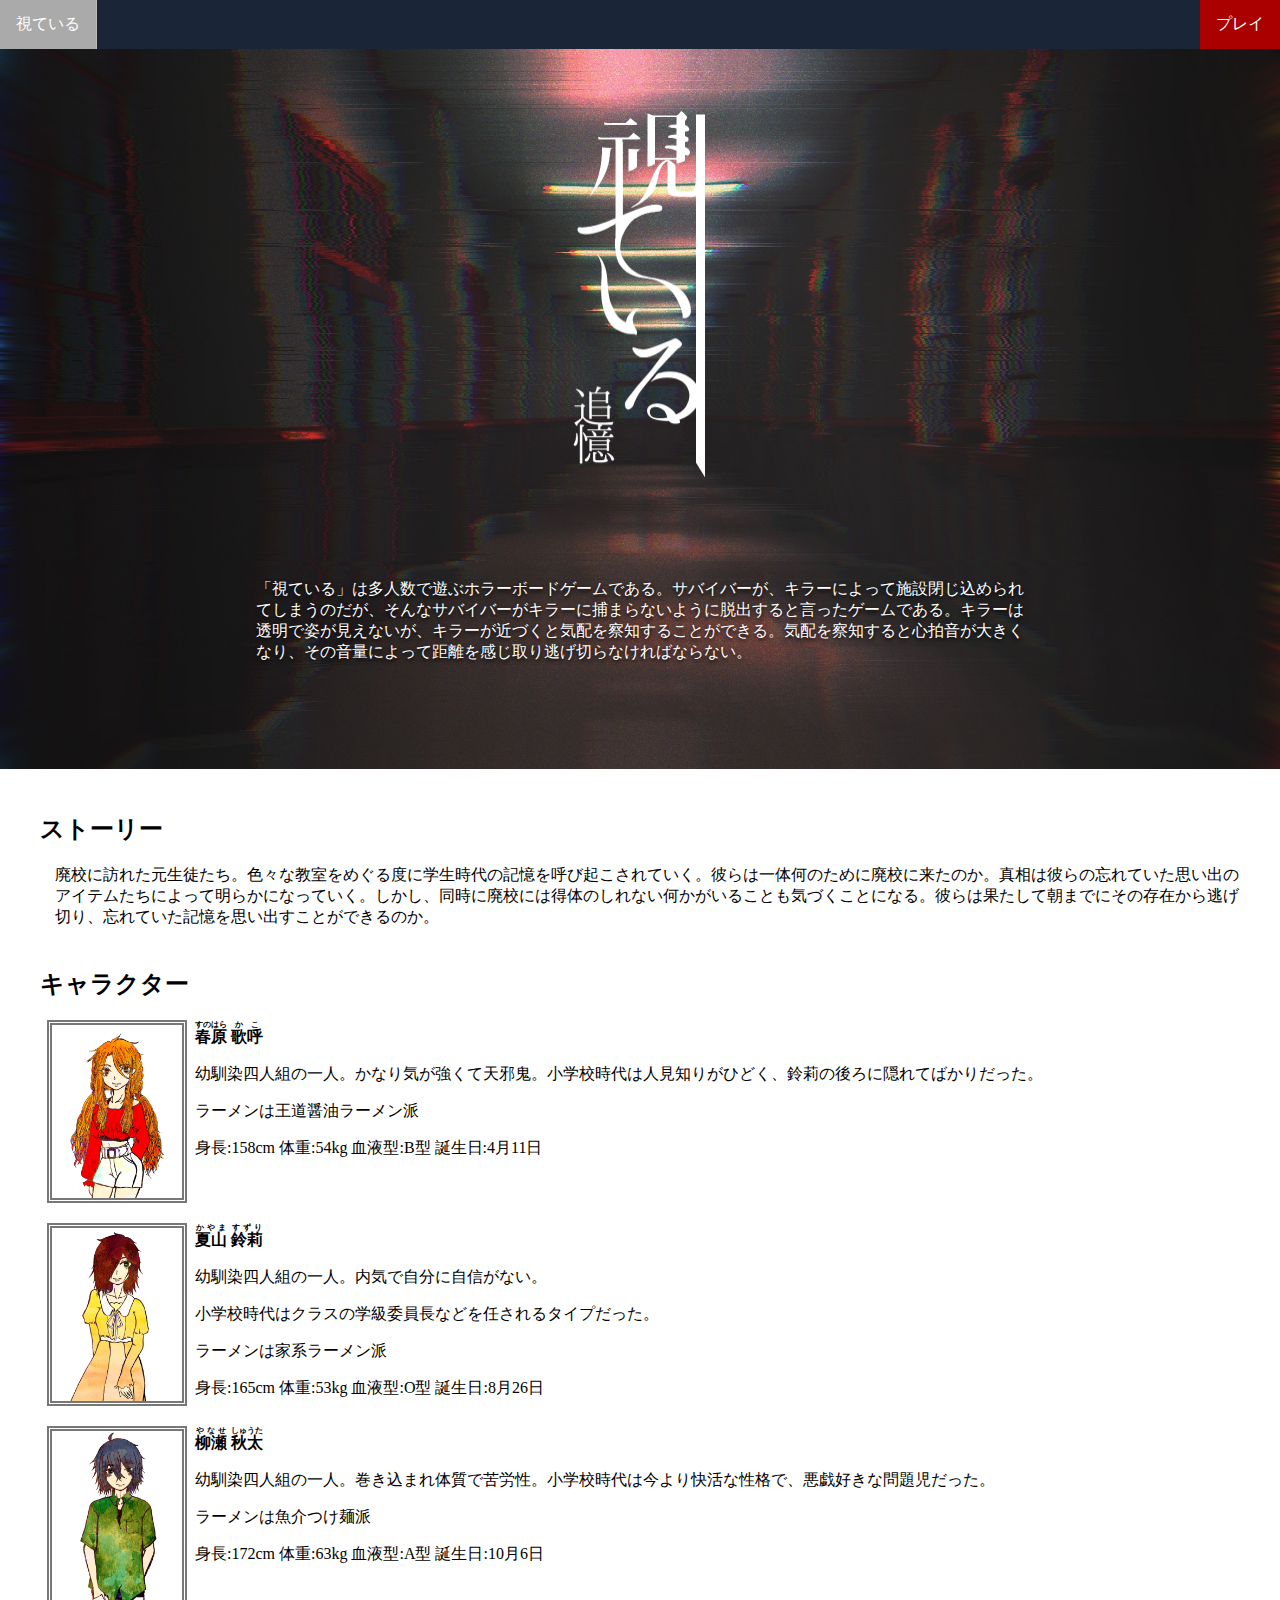
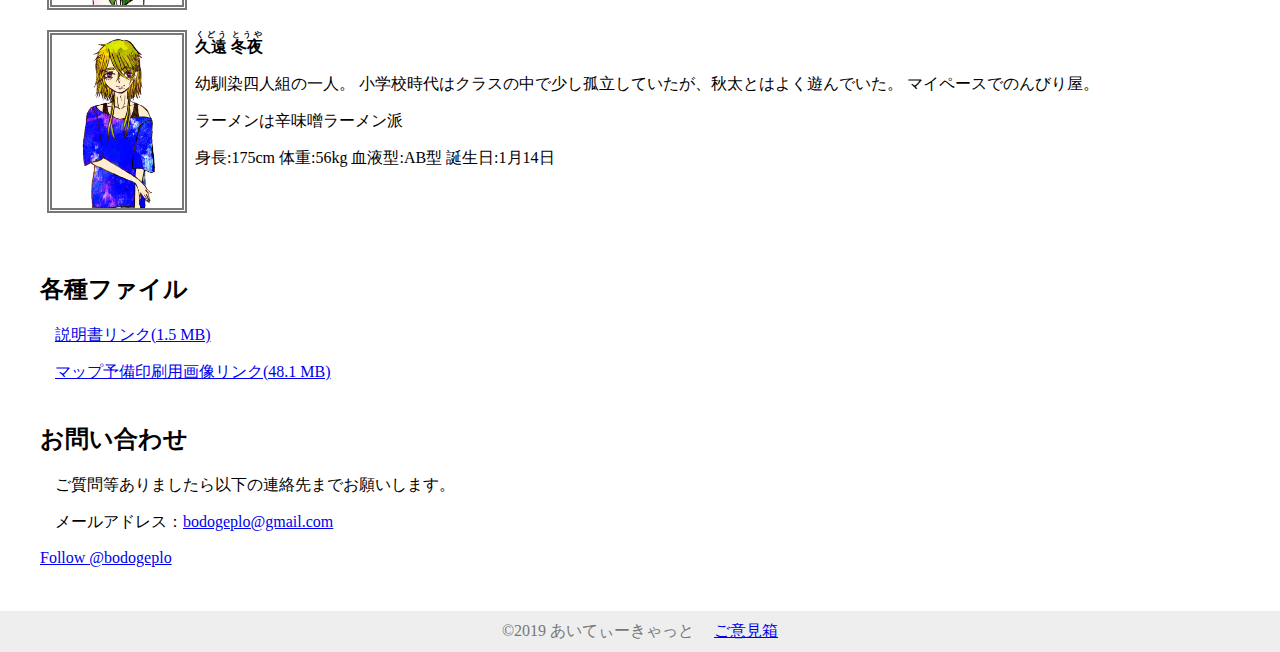
==== commit f8198fa2: "ロゴ追加/概要をレスポンシブ対応" ====
--- a/index.html
+++ b/index.html
@@ -3,7 +3,7 @@
 
 <head>
     <meta charset="utf-8">
-    <title>Home</title>
+    <title>視ている | Home</title>
     <link rel="stylesheet" type="text/css" href="main.css">
     <script src=""></script>
 
@@ -18,11 +18,14 @@
             </ul>
         </nav>
     </header>
-    <img src="siteimage/home-background.jpg" class="background-color">
+    <div id="top-summary">
+        <div id="top-image">
+            <img src="siteimage/home-background.jpg">
+            <img src="siteimage/miteiru_verticalLogo.png" id="toplogo">
+        </div>
+        <p>「視ている」は多人数で遊ぶホラーボードゲームである。サバイバーが、キラーによって施設閉じ込められてしまうのだが、そんなサバイバーがキラーに捕まらないように脱出すると言ったゲームである。キラーは透明で姿が見えないが、キラーが近づくと気配を察知することができる。気配を察知すると心拍音が大きくなり、その音量によって距離を感じ取り逃げ切らなければならない。</p>
+    </div>
     <div id="top-content">
-        <h2>「視ている」とは</h2>
-        <p> 「視ている」は多人数で遊ぶホラーボードゲームである。サバイバーが、キラーによって施設閉じ込められてしまうのだが、そんなサバイバーがキラーに捕まらないように脱出すると言ったゲームである。キラーは透明で姿が見えないが、キラーが近づくと気配を察知することができる。気配を察知すると心拍音が大きくなり、その音量によって距離を感じ取り逃げ切らなければならない。
-        </p>
         <h2>ストーリー</h2>
         <p> 廃校に訪れた元生徒たち。色々な教室をめぐる度に学生時代の記憶を呼び起こされていく。彼らは一体何のために廃校に来たのか。真相は彼らの忘れていた思い出のアイテムたちによって明らかになっていく。しかし、同時に廃校には得体のしれない何かがいることも気づくことになる。彼らは果たして朝までにその存在から逃げ切り、忘れていた記憶を思い出すことができるのか。
         </p>
--- a/main.css
+++ b/main.css
@@ -36,8 +36,10 @@
 }
 
 #top-content{
-    margin: 10px auto;
-    padding: 10px;
+	margin: 10px auto;
+	margin-top: 0;
+	padding: 10px;
+	padding-top: 0;
 	max-width: 1200px;
 }
 
@@ -49,9 +51,32 @@
 	padding-top: 20px;
 }
 
-img.background-color{
+#top-summary{
+	position: relative;
+}
+
+#top-summary p{
+	position: absolute;
+	bottom: 13%;
+	padding: 0 20%;
+	color: white;
+	text-shadow: 0 2px 4px #000;
+}
+
+#top-image img{
 	width: 100%;
-	
+	pointer-events: none;
+	object-fit: contain;
+}
+
+#toplogo{
+	position: absolute;
+	left: 0;
+	right: 0;
+	margin: auto;
+	top: 6%;
+	height: 55%;
+	object-fit: contain;
 }
 
 div.characters{
@@ -85,6 +110,26 @@
 
 footer a{
 	margin-left: 20px;
+}
+
+@media screen and (max-width: 1000px) {
+	#top-summary p{
+		margin: 10px auto;
+		padding: 10px 20px 10px 25px;
+		max-width: 1200px;
+		position: static;
+		color: black;
+		text-shadow: none;
+	}
+	#top-image{
+		position: relative;
+	}
+	#top-image img#toplogo{
+		position: absolute;
+		top: 0;
+		height: 90%;
+		width: auto;
+	}
 }
 
 /* 以下ゲームページ用 */
